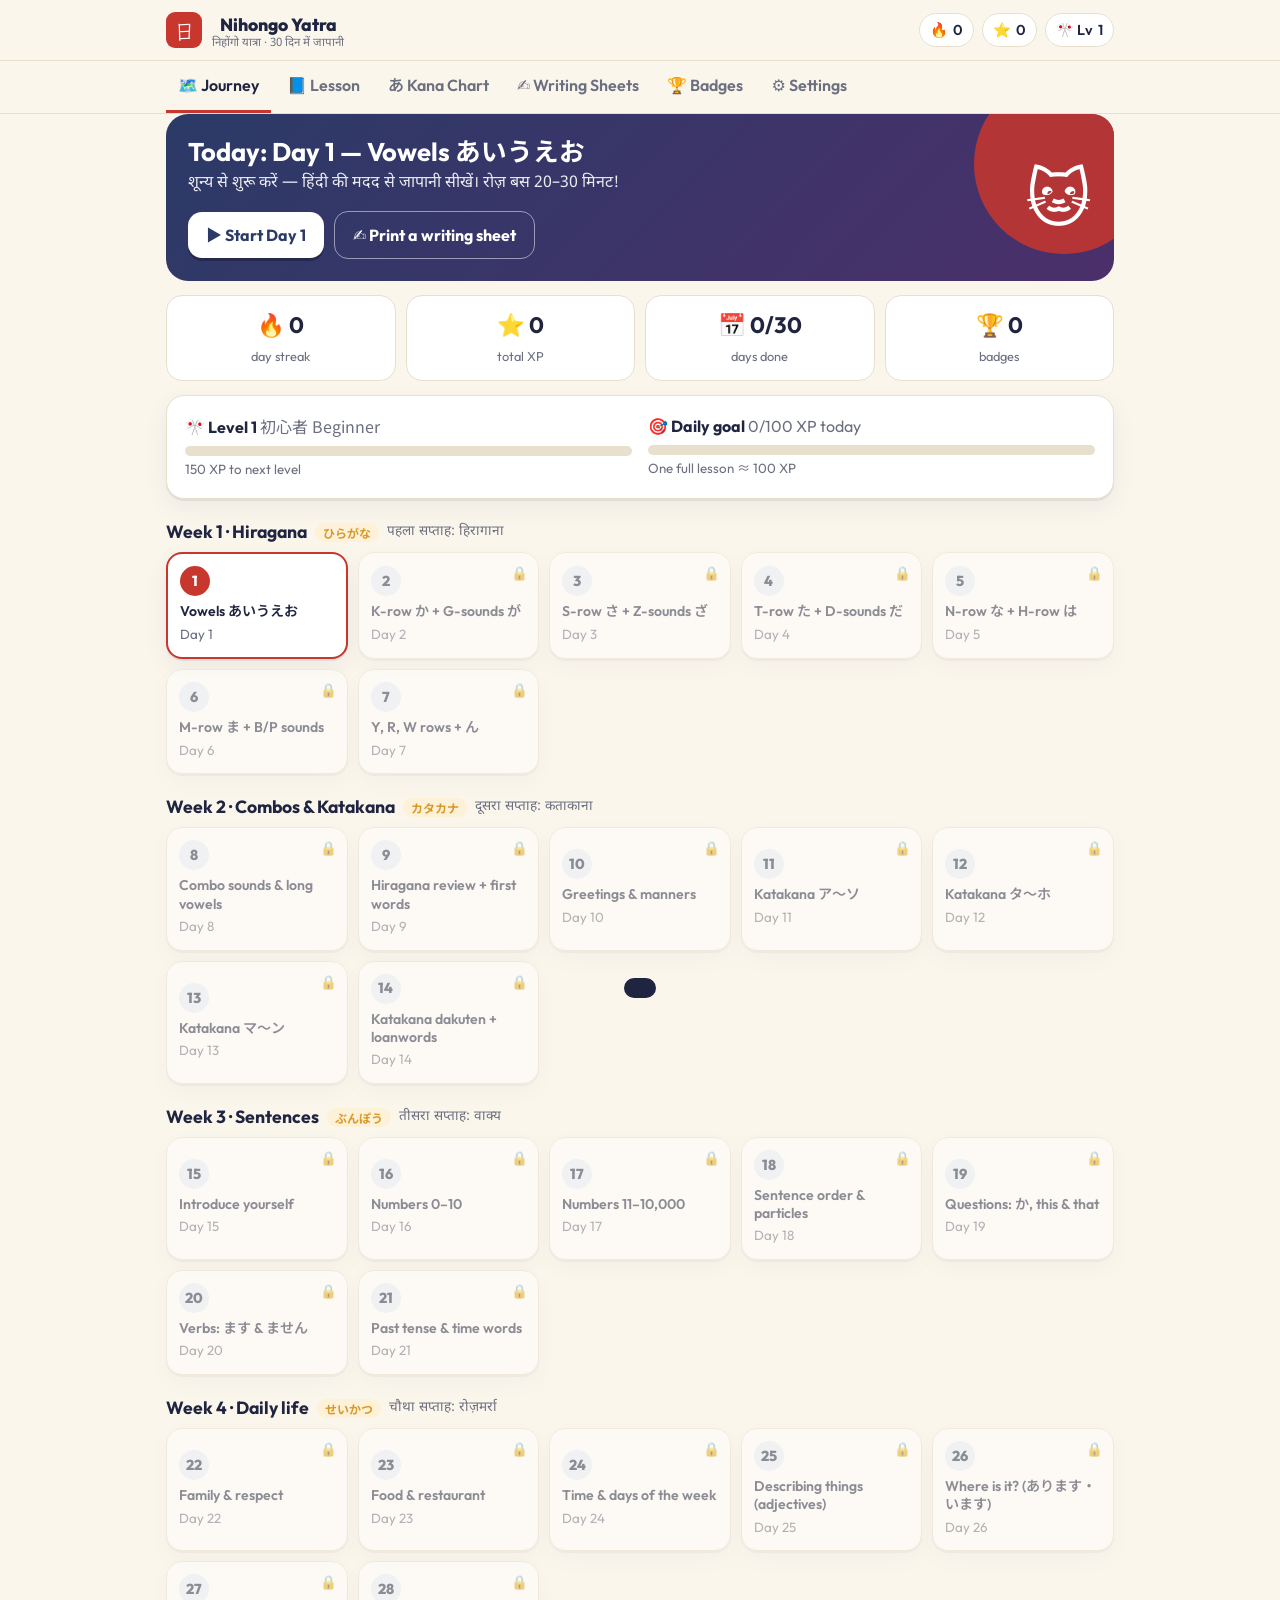
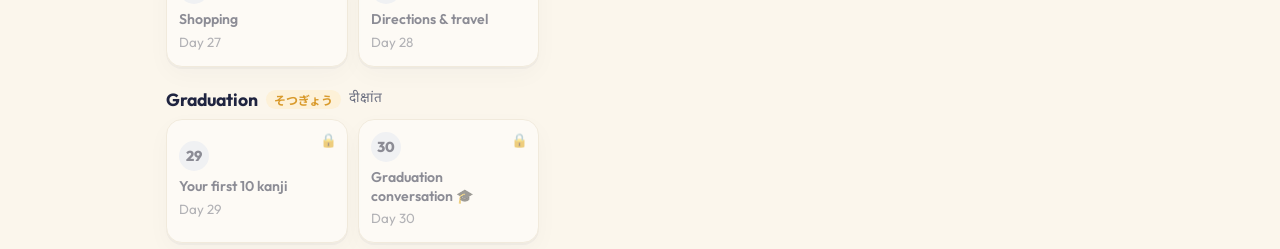
==== nihongo/index.html @ 5b5e6983 "Add Nihongo Yatra: 30-day gamified Japanese course with Hindi analogies Hiragana, katakana, grammar " ====
<!DOCTYPE html>
<html lang="en">
<head>
<meta charset="UTF-8">
<meta name="viewport" content="width=device-width, initial-scale=1.0">
<title>Nihongo Yatra</title>
<meta name="description" content="30-day gamified Japanese course for total beginners, explained with Hindi analogies — reading, speaking, listening and writing practice sheets.">
<link rel="preconnect" href="https://fonts.googleapis.com">
<link rel="preconnect" href="https://fonts.gstatic.com" crossorigin>
<link href="https://fonts.googleapis.com/css2?family=Klee+One:wght@400;600&family=Noto+Sans+Devanagari:wght@400;600;700&family=Noto+Sans+JP:wght@400;500;700&family=Outfit:wght@400;600;800&display=swap" rel="stylesheet">
<style>
:root{
  --paper:#fbf6ec; --card:#ffffff; --ink:#1f2440; --muted:#6b6f80; --line:#e8dfcd;
  --indigo:#2b3a67; --indigo-2:#3d5199; --red:#c8372d; --red-soft:#fbe4e1;
  --gold:#d99a2b; --gold-soft:#fdf1d8; --green:#2f8a57; --green-soft:#e1f4e8;
  --sky:#e7edfb; --shadow:0 2px 0 rgba(31,36,64,.08), 0 8px 24px rgba(31,36,64,.06);
  --guide:#c9c2b3; --ws-trace:#a8a8a8; --ws-light:#dadada;
}
@media (prefers-color-scheme: dark){
  :root:not([data-theme="light"]){
    --paper:#14162a; --card:#1d2038; --ink:#ecE8df; --muted:#a3a6ba; --line:#30344f;
    --indigo:#9fb2f0; --indigo-2:#b9c7f5; --red:#ff7a6b; --red-soft:#3a2026;
    --gold:#f2bd55; --gold-soft:#372f1c; --green:#5fd08f; --green-soft:#183326;
    --sky:#232849; --shadow:0 2px 0 rgba(0,0,0,.3), 0 8px 24px rgba(0,0,0,.25);
    --guide:#4a4e68;
  }
}
:root[data-theme="dark"]{
  --paper:#14162a; --card:#1d2038; --ink:#ece8df; --muted:#a3a6ba; --line:#30344f;
  --indigo:#9fb2f0; --indigo-2:#b9c7f5; --red:#ff7a6b; --red-soft:#3a2026;
  --gold:#f2bd55; --gold-soft:#372f1c; --green:#5fd08f; --green-soft:#183326;
  --sky:#232849; --shadow:0 2px 0 rgba(0,0,0,.3), 0 8px 24px rgba(0,0,0,.25);
  --guide:#4a4e68;
}
*{box-sizing:border-box}
html,body{margin:0}
body{background:var(--paper);color:var(--ink);font-family:Outfit,"Noto Sans Devanagari","Noto Sans JP",system-ui,sans-serif;line-height:1.55;-webkit-tap-highlight-color:transparent}
.jp{font-family:"Noto Sans JP",sans-serif}
.kl{font-family:"Klee One","Noto Sans JP",serif}
.hi{font-family:"Noto Sans Devanagari",sans-serif}
button{font:inherit;cursor:pointer;color:inherit}
a{color:var(--indigo-2)}
.wrap{max-width:980px;margin:0 auto;padding:0 16px}

/* top bar */
.topbar{position:sticky;top:0;z-index:20;background:color-mix(in srgb,var(--paper) 88%,transparent);backdrop-filter:blur(8px);border-bottom:1px solid var(--line)}
.topbar .wrap{display:flex;align-items:center;gap:12px;height:60px}
.logo{display:flex;align-items:center;gap:10px;font-weight:800;font-size:1.1rem;cursor:pointer;background:none;border:0;padding:0}
.logo .seal{width:36px;height:36px;border-radius:9px;background:var(--red);color:#fff;display:grid;place-items:center;font-family:"Klee One";font-size:1.3rem;font-weight:600}
.logo small{display:block;font-weight:400;color:var(--muted);font-size:.72rem;line-height:1}
.stats{margin-left:auto;display:flex;gap:8px}
.pill{display:flex;align-items:center;gap:5px;padding:5px 10px;border-radius:999px;background:var(--card);border:1px solid var(--line);font-weight:600;font-size:.9rem;white-space:nowrap}
nav.tabs{border-bottom:1px solid var(--line);background:var(--paper)}
nav.tabs .wrap{display:flex;gap:4px;overflow-x:auto;scrollbar-width:none}
nav.tabs button{background:none;border:0;padding:12px 12px;font-weight:600;color:var(--muted);border-bottom:3px solid transparent;white-space:nowrap}
nav.tabs button.on{color:var(--ink);border-color:var(--red)}
main{padding:20px 0 80px}
.view{display:none}.view.on{display:block;animation:fade .25s ease}
@keyframes fade{from{opacity:0;transform:translateY(6px)}to{opacity:1;transform:none}}

/* cards & buttons */
.card{background:var(--card);border:1px solid var(--line);border-radius:18px;padding:18px;box-shadow:var(--shadow)}
.btn{display:inline-flex;align-items:center;justify-content:center;gap:8px;border:0;border-radius:14px;padding:11px 18px;font-weight:700;background:var(--indigo);color:#fff;box-shadow:0 3px 0 color-mix(in srgb,var(--indigo) 60%,#000);transition:transform .08s}
:root[data-theme="dark"] .btn,.dark-btn-fix{color:#14162a}
@media (prefers-color-scheme: dark){:root:not([data-theme="light"]) .btn{color:#14162a}}
.btn:active{transform:translateY(2px);box-shadow:none}
.btn.red{background:var(--red);box-shadow:0 3px 0 color-mix(in srgb,var(--red) 60%,#000)}
.btn.green{background:var(--green);box-shadow:0 3px 0 color-mix(in srgb,var(--green) 60%,#000)}
.btn.ghost{background:var(--card);color:var(--ink)!important;border:1px solid var(--line);box-shadow:0 3px 0 var(--line)}
.btn.sm{padding:7px 12px;font-size:.88rem;border-radius:11px}
.btn:disabled{opacity:.45;cursor:not-allowed}
.row{display:flex;gap:10px;flex-wrap:wrap;align-items:center}
.muted{color:var(--muted)}
h1,h2,h3{line-height:1.25;margin:.2em 0 .5em}
h2{font-size:1.45rem}h3{font-size:1.1rem}

/* home */
.hero{display:grid;grid-template-columns:1fr auto;gap:16px;align-items:center;background:linear-gradient(135deg,var(--indigo),#4b2f6b);color:#fff;border-radius:22px;padding:22px;position:relative;overflow:hidden}
.hero h1{font-size:1.6rem;margin:0 0 4px}
.hero p{margin:0 0 14px;opacity:.9}
.hero .btn{background:#fff;color:#2b3a67;box-shadow:0 3px 0 rgba(0,0,0,.25)}
.hero .sun{position:absolute;right:-40px;top:-40px;width:180px;height:180px;border-radius:50%;background:var(--red);opacity:.85}
.mascot{font-size:64px;position:relative;z-index:1;animation:bob 2.4s ease-in-out infinite}
@keyframes bob{50%{transform:translateY(-6px) rotate(-4deg)}}
.statgrid{display:grid;grid-template-columns:repeat(4,1fr);gap:10px;margin:14px 0}
.stat{background:var(--card);border:1px solid var(--line);border-radius:16px;padding:12px;text-align:center}
.stat b{display:block;font-size:1.4rem}
.stat span{font-size:.8rem;color:var(--muted)}
.lvlbar{height:10px;border-radius:99px;background:var(--line);overflow:hidden;margin-top:6px}
.lvlbar i{display:block;height:100%;background:linear-gradient(90deg,var(--gold),var(--red));border-radius:99px;transition:width .5s}
.week{margin:22px 0 6px}
.week h3{display:flex;align-items:center;gap:8px}
.week h3 .tag{font-size:.75rem;background:var(--gold-soft);color:var(--gold);padding:2px 8px;border-radius:99px}
.path{display:grid;grid-template-columns:repeat(auto-fill,minmax(150px,1fr));gap:10px}
.node{position:relative;text-align:left;border:1px solid var(--line);background:var(--card);border-radius:16px;padding:12px;min-height:92px;box-shadow:var(--shadow);transition:transform .12s}
.node:hover{transform:translateY(-2px)}
.node .num{display:inline-grid;place-items:center;width:30px;height:30px;border-radius:50%;background:var(--sky);font-weight:800;font-size:.9rem}
.node .t{display:block;font-weight:600;font-size:.88rem;margin-top:6px;line-height:1.3}
.node .st{position:absolute;right:10px;top:10px;font-size:.85rem}
.node.done .num{background:var(--green);color:#fff}
.node.current{border:2px solid var(--red)}
.node.current .num{background:var(--red);color:#fff;animation:pulse 1.6s infinite}
.node.locked{opacity:.5}
@keyframes pulse{0%{box-shadow:0 0 0 0 color-mix(in srgb,var(--red) 50%,transparent)}70%{box-shadow:0 0 0 10px transparent}100%{box-shadow:0 0 0 0 transparent}}

/* lesson */
.lesson-head{display:flex;align-items:center;gap:12px;flex-wrap:wrap;margin-bottom:12px}
.lesson-head h2{margin:0}
.steps{display:grid;grid-template-columns:repeat(6,1fr);gap:6px;margin:10px 0 16px}
.step{border:1px solid var(--line);background:var(--card);border-radius:12px;padding:8px 4px;text-align:center;font-size:.78rem;font-weight:600;color:var(--muted)}
.step .ic{display:block;font-size:1.25rem}
.step.on{border-color:var(--indigo);color:var(--ink);background:var(--sky)}
.step.ok{color:var(--green)}
.step.ok .ic::after{content:" ✓";font-size:.8rem}
.lesson-body{font-size:1.02rem}
.lesson-body p{margin:.5em 0}
.hi-box{background:var(--gold-soft);border-left:5px solid var(--gold);border-radius:12px;padding:12px 14px;margin:12px 0}
.hi-box b.h{display:block;color:var(--gold);margin-bottom:4px}
.tip{background:var(--sky);border-left:5px solid var(--indigo-2);border-radius:12px;padding:12px 14px;margin:12px 0}
.warn{background:var(--red-soft);border-left:5px solid var(--red);border-radius:12px;padding:12px 14px;margin:12px 0}
table.t{border-collapse:collapse;width:100%;margin:10px 0;font-size:.95rem}
table.t th,table.t td{border:1px solid var(--line);padding:7px 9px;text-align:left;vertical-align:top}
table.t th{background:var(--sky)}
.tbl{overflow-x:auto}
.kgrid{display:grid;grid-template-columns:repeat(auto-fill,minmax(92px,1fr));gap:8px;margin:12px 0}
.ktile{border:1px solid var(--line);background:var(--card);border-radius:14px;padding:8px 4px;text-align:center;transition:transform .1s}
.ktile:hover{transform:scale(1.04)}
.ktile .k{font-family:"Klee One","Noto Sans JP";font-size:2.3rem;line-height:1.2;display:block}
.ktile .r{font-weight:700;font-size:.9rem}
.ktile .d{font-family:"Noto Sans Devanagari";color:var(--red);font-size:.9rem}
.nav-btns{display:flex;justify-content:space-between;gap:10px;margin-top:18px;flex-wrap:wrap}

/* flashcards */
.flash{perspective:1000px;max-width:380px;margin:10px auto}
.flash .inner{position:relative;height:280px;transition:transform .5s;transform-style:preserve-3d;cursor:pointer}
.flash.flip .inner{transform:rotateY(180deg)}
.flash .face{position:absolute;inset:0;backface-visibility:hidden;border-radius:22px;border:1px solid var(--line);background:var(--card);box-shadow:var(--shadow);display:flex;flex-direction:column;align-items:center;justify-content:center;padding:18px;text-align:center}
.flash .back{transform:rotateY(180deg);background:var(--sky)}
.flash .big{font-family:"Klee One","Noto Sans JP";font-size:4.6rem;line-height:1.1}
.flash .big.long{font-size:2.4rem}
.flash .ro{font-size:1.6rem;font-weight:800}
.flash .dv{font-family:"Noto Sans Devanagari";font-size:1.5rem;color:var(--red)}
.flash .mn{font-size:.92rem;color:var(--muted);margin-top:8px}
.counter{text-align:center;color:var(--muted);font-weight:600}

/* quiz */
.qbox{max-width:560px;margin:0 auto;text-align:center}
.qprompt{font-family:"Klee One","Noto Sans JP";font-size:3.6rem;margin:6px 0}
.qprompt.txt{font-family:Outfit,"Noto Sans Devanagari";font-size:1.4rem}
.opts{display:grid;grid-template-columns:1fr 1fr;gap:10px;margin-top:14px}
.opt{border:2px solid var(--line);background:var(--card);border-radius:14px;padding:14px 8px;font-size:1.15rem;font-weight:600;box-shadow:0 3px 0 var(--line)}
.opt .jp{font-size:1.5rem}
.opt.right{border-color:var(--green);background:var(--green-soft)}
.opt.wrong{border-color:var(--red);background:var(--red-soft);animation:shake .3s}
@keyframes shake{25%{transform:translateX(-5px)}75%{transform:translateX(5px)}}
.playbig{width:84px;height:84px;border-radius:50%;font-size:2rem;border:0;background:var(--indigo);color:#fff;box-shadow:0 4px 0 color-mix(in srgb,var(--indigo) 60%,#000)}
.qbar{height:10px;border-radius:99px;background:var(--line);overflow:hidden;margin:6px 0 14px}
.qbar i{display:block;height:100%;background:var(--green);transition:width .3s}
.combo{color:var(--gold);font-weight:800;min-height:1.4em}

/* reading */
.toggles{display:flex;gap:8px;flex-wrap:wrap;margin-bottom:12px}
.chip{border:1px solid var(--line);background:var(--card);border-radius:99px;padding:6px 12px;font-weight:600;font-size:.88rem}
.chip.on{background:var(--indigo);color:#fff;border-color:var(--indigo)}
@media (prefers-color-scheme: dark){:root:not([data-theme="light"]) .chip.on{color:#14162a}}
:root[data-theme="dark"] .chip.on{color:#14162a}
.rline{display:flex;gap:12px;align-items:flex-start;padding:12px;border:1px solid var(--line);border-radius:14px;background:var(--card);margin-bottom:8px}
.rline .jp{font-size:1.45rem;font-family:"Noto Sans JP"}
.rline .ro{color:var(--indigo-2);font-weight:600}
.rline .dv{color:var(--red);font-family:"Noto Sans Devanagari"}
.rline .mean{color:var(--muted)}
.rline.read{border-color:var(--green)}
.hide-ro .ro,.hide-dv .dv,.hide-mean .mean{display:none}
.spk{flex:none;width:42px;height:42px;border-radius:50%;border:1px solid var(--line);background:var(--sky);font-size:1.1rem}

/* speaking */
.sp-item{border:1px solid var(--line);border-radius:16px;background:var(--card);padding:14px;margin-bottom:10px}
.sp-item .jp{font-size:1.7rem}
.sp-res{margin-top:8px;font-weight:600;min-height:1.4em}
.sp-res.good{color:var(--green)}.sp-res.bad{color:var(--red)}

/* writing */
.write-grid{display:grid;grid-template-columns:minmax(0,360px) 1fr;gap:18px;align-items:start}
.pad{position:relative;width:100%;max-width:340px;aspect-ratio:1;margin:0 auto;border-radius:16px;overflow:hidden;border:2px solid var(--line);background:var(--card)}
.pad canvas{position:absolute;inset:0;width:100%;height:100%;touch-action:none}
.stars{font-size:1.8rem;text-align:center;min-height:2.2rem;letter-spacing:4px}
.charchips{display:flex;flex-wrap:wrap;gap:6px;margin:10px 0}
.charchips button{min-width:42px;height:42px;border-radius:10px;border:1px solid var(--line);background:var(--card);font-family:"Klee One","Noto Sans JP";font-size:1.25rem}
.charchips button.on{background:var(--red);color:#fff;border-color:var(--red)}
label.f{display:block;font-weight:600;font-size:.9rem;margin:8px 0 4px}
select,input[type=text],input[type=range]{font:inherit;width:100%;padding:9px 10px;border-radius:10px;border:1px solid var(--line);background:var(--card);color:var(--ink)}
input[type=range]{padding:0}

/* worksheet */
.sheet-wrap{background:#e9e5dc;border-radius:14px;padding:14px;overflow:auto;margin-top:12px}
:root[data-theme="dark"] .sheet-wrap{background:#0c0d18}
@media (prefers-color-scheme: dark){:root:not([data-theme="light"]) .sheet-wrap{background:#0c0d18}}
#sheet{background:#fff;color:#111;width:210mm;max-width:none;padding:10mm 10mm;margin:0 auto;font-family:Outfit,"Noto Sans Devanagari",sans-serif;transform-origin:top left}
.ws-head{display:flex;justify-content:space-between;align-items:flex-end;border-bottom:2px solid #111;padding-bottom:4px;margin-bottom:5mm}
.ws-head h1{font-size:15pt;margin:0}
.ws-head .fill{font-size:10pt}
.ws-row{display:flex;flex-direction:column;margin-bottom:2.5mm;break-inside:avoid;page-break-inside:avoid}
.ws-cells{display:flex}
.ws-cells svg{width:18mm;height:18mm;display:block;margin-right:-0.3mm}
.ws-lab{font-size:8pt;color:#444;height:4mm;line-height:4mm}
.ws-foot{font-size:8pt;color:#666;margin-top:4mm;text-align:center}

/* badges */
.badges{display:grid;grid-template-columns:repeat(auto-fill,minmax(160px,1fr));gap:10px}
.badge{border:1px solid var(--line);background:var(--card);border-radius:16px;padding:14px;text-align:center}
.badge .e{font-size:2.4rem;display:block}
.badge.off{filter:grayscale(1);opacity:.45}

/* overlays */
.toast{position:fixed;left:50%;bottom:22px;transform:translateX(-50%) translateY(120px);background:var(--ink);color:var(--paper);padding:10px 16px;border-radius:12px;font-weight:600;z-index:60;transition:transform .3s;max-width:calc(100% - 32px)}
.toast.on{transform:translateX(-50%) translateY(0)}
.xpfloat{position:fixed;z-index:70;font-weight:800;color:var(--gold);pointer-events:none;animation:up 1.2s ease forwards;font-size:1.2rem}
@keyframes up{to{transform:translateY(-60px);opacity:0}}
.modal{position:fixed;inset:0;background:rgba(10,12,25,.55);display:none;place-items:center;z-index:50;padding:16px}
.modal.on{display:grid}
.modal .card{max-width:440px;width:100%;text-align:center;animation:pop .35s cubic-bezier(.2,1.4,.5,1)}
@keyframes pop{from{transform:scale(.7);opacity:0}}
.confetti{position:fixed;top:-20px;z-index:80;pointer-events:none;width:10px;height:14px;border-radius:2px;animation:fall linear forwards}
@keyframes fall{to{transform:translateY(110vh) rotate(720deg)}}
.banner{display:none;margin-bottom:12px}
.banner.on{display:block}
.chart-grid{display:grid;grid-template-columns:repeat(5,1fr);gap:6px;max-width:560px}
.chart-grid .ktile{padding:6px 2px}
.chart-grid .ktile .k{font-size:1.9rem}
.chart-grid .empty{visibility:hidden}

@media (max-width:720px){
  .statgrid{grid-template-columns:repeat(2,1fr)}
  .write-grid{grid-template-columns:1fr}
  .steps{grid-template-columns:repeat(3,1fr)}
  .hero{grid-template-columns:1fr}.mascot{display:none}
  .stats .pill.hide-sm{display:none}
  .logo small{display:none}
  .opts{grid-template-columns:1fr 1fr}
  .qprompt{font-size:3rem}
}

/* printing: only the worksheet */
@media print{
  @page{size:A4;margin:10mm}
  body{background:#fff}
  .topbar,nav.tabs,.no-print,.toast,.modal{display:none!important}
  main{padding:0}
  .view{display:none!important}
  #view-write{display:block!important}
  .wrap{max-width:none;padding:0}
  .sheet-wrap{background:none;padding:0;margin:0;overflow:visible}
  #sheet{transform:none!important;margin:0;box-shadow:none;padding:0;width:auto}
}
</style>
</head>
<body>
<header class="topbar">
  <div class="wrap">
    <button class="logo" onclick="go('home')" aria-label="Home">
      <span class="seal">日</span>
      <span>Nihongo Yatra<small class="hi">निहोंगो यात्रा · 30 दिन में जापानी</small></span>
    </button>
    <div class="stats">
      <span class="pill" title="Day streak">🔥 <span id="hStreak">0</span></span>
      <span class="pill" title="Experience points">⭐ <span id="hXp">0</span></span>
      <span class="pill hide-sm" title="Level">🎌 Lv <span id="hLvl">1</span></span>
    </div>
  </div>
</header>
<nav class="tabs">
  <div class="wrap">
    <button data-v="home" class="on">🗺️ Journey</button>
    <button data-v="lesson">📘 Lesson</button>
    <button data-v="chart">あ Kana Chart</button>
    <button data-v="write">✍️ Writing Sheets</button>
    <button data-v="badges">🏆 Badges</button>
    <button data-v="settings">⚙️ Settings</button>
  </div>
</nav>

<main class="wrap">
  <div id="voiceBanner" class="banner warn no-print">
    <b>🔈 No Japanese voice found on this device.</b> Audio may sound wrong. On Android/Chrome install “Japanese” in Text-to-Speech settings; on iPhone/Mac add a Japanese voice (Settings → Accessibility → Spoken Content → Voices). Then reload.
  </div>

  <section id="view-home" class="view on"></section>
  <section id="view-lesson" class="view"></section>
  <section id="view-chart" class="view"></section>
  <section id="view-write" class="view">
    <div class="no-print">
      <h2>✍️ Writing practice</h2>
      <p class="muted">Trace on screen with your finger, mouse or stylus — then print a worksheet and practise with a pencil. <span class="hi">पहले स्क्रीन पर, फिर कागज़ पर लिखें।</span></p>
      <div class="write-grid">
        <div class="card">
          <h3>Trace pad</h3>
          <label class="f" for="padSet">Character set</label>
          <select id="padSet"></select>
          <div class="charchips" id="padChips"></div>
          <div class="pad" id="pad"><canvas id="padGuide"></canvas><canvas id="padInk"></canvas></div>
          <div class="stars" id="padStars"></div>
          <div class="row" style="justify-content:center">
            <button class="btn ghost sm" id="padHear">🔊 Hear</button>
            <button class="btn ghost sm" id="padClear">🧽 Clear</button>
            <button class="btn ghost sm" id="padGuideT">👁️ Guide</button>
            <button class="btn green sm" id="padCheck">✅ Check</button>
            <button class="btn sm" id="padNext">Next ▶</button>
          </div>
          <p class="muted" id="padInfo" style="text-align:center;font-size:.9rem"></p>
        </div>
        <div class="card">
          <h3>🖨️ Printable worksheet</h3>
          <p class="muted" style="margin-top:0">Each row: 1 model letter → 3 dark trace letters → 2 faint ones → empty boxes to write on your own. Prints on A4.</p>
          <label class="f" for="wsSet">What to practise</label>
          <select id="wsSet"></select>
          <div id="wsCustomBox" style="display:none">
            <label class="f" for="wsCustom">Type your own letters/words (separate with spaces)</label>
            <input type="text" id="wsCustom" value="あ い う ねこ ありがとう">
          </div>
          <label class="f" for="wsStyle">Style</label>
          <select id="wsStyle">
            <option value="balanced">Balanced: 3 trace + 2 faint + 4 blank</option>
            <option value="trace">Heavy tracing: 6 trace + 3 blank</option>
            <option value="memory">Memory: 1 trace + 8 blank</option>
          </select>
          <label class="row" style="margin-top:10px;gap:6px"><input type="checkbox" id="wsLabels" checked> Show romaji + देवनागरी labels</label>
          <div class="row" style="margin-top:14px">
            <button class="btn red" id="wsPrint">🖨️ Print / Save PDF</button>
          </div>
        </div>
      </div>
      <h3 style="margin-top:22px">Preview</h3>
    </div>
    <div class="sheet-wrap"><div id="sheet"></div></div>
  </section>
  <section id="view-badges" class="view"></section>
  <section id="view-settings" class="view"></section>
</main>

<div class="modal" id="modal"><div class="card" id="modalCard"></div></div>
<div class="toast" id="toast"></div>

<script src="data.js"></script>
<script src="app.js"></script>
</body>
</html>
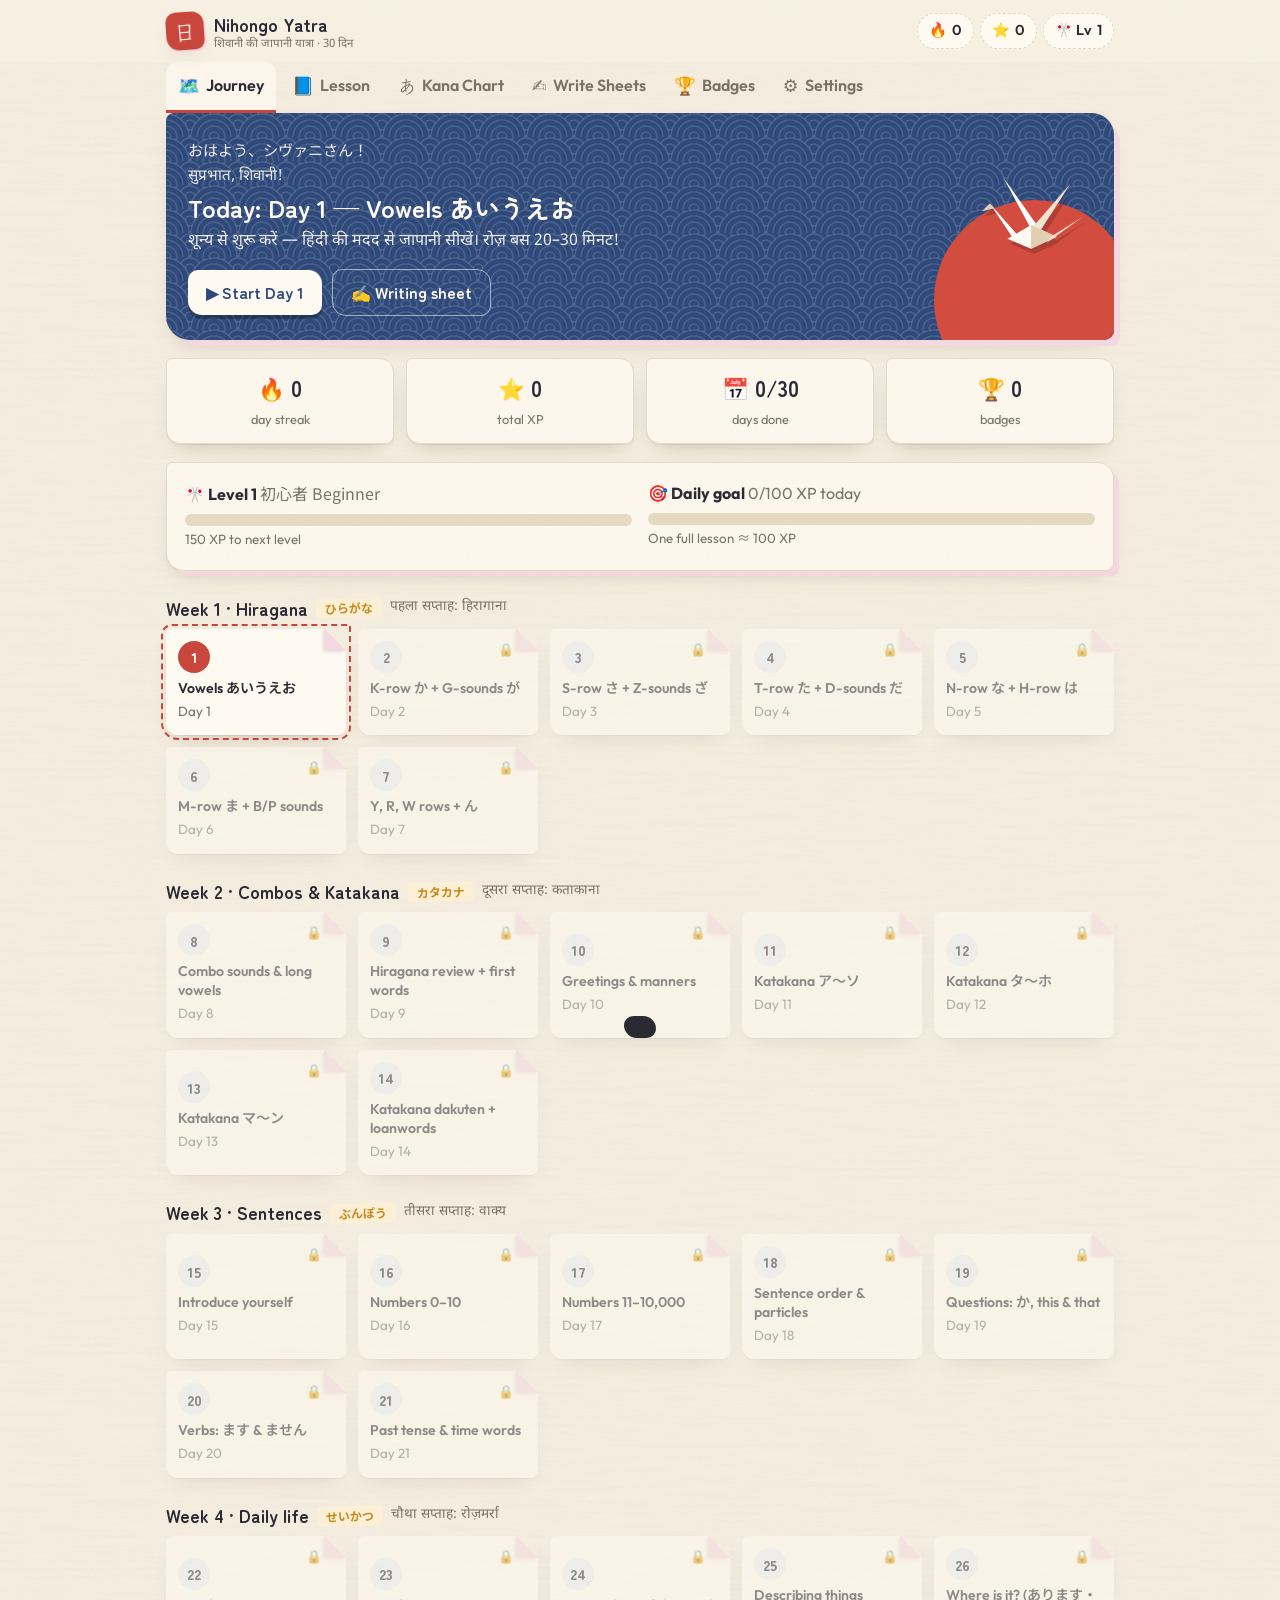
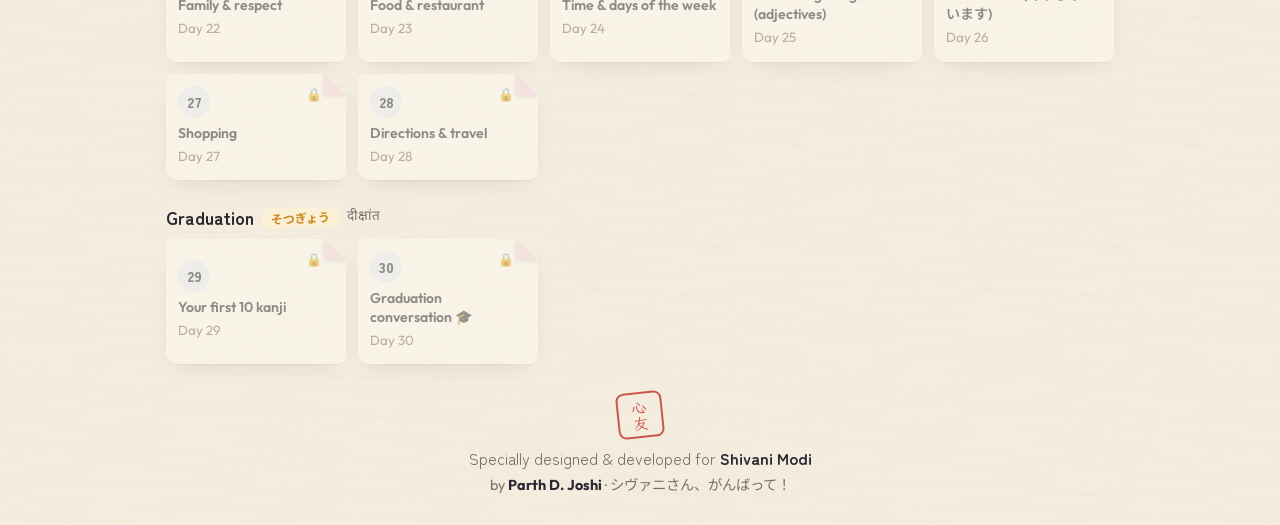
==== commit 5381befa: "Nihongo Yatra v2: PWA, washi paper-craft theme, mobile app layout - Installable PWA (manifest, offli" ====
--- a/nihongo/index.html
+++ b/nihongo/index.html
@@ -2,203 +2,234 @@
 <html lang="en">
 <head>
 <meta charset="UTF-8">
-<meta name="viewport" content="width=device-width, initial-scale=1.0">
+<meta name="viewport" content="width=device-width, initial-scale=1.0, viewport-fit=cover">
 <title>Nihongo Yatra</title>
-<meta name="description" content="30-day gamified Japanese course for total beginners, explained with Hindi analogies — reading, speaking, listening and writing practice sheets.">
+<meta name="description" content="Shivani’s 30-day Japanese journey — a gamified beginner course with Hindi analogies, audio, speaking practice and printable writing sheets. Designed and developed for Shivani Modi by Parth D. Joshi.">
+<meta name="author" content="Parth D. Joshi">
+<meta name="theme-color" content="#f7f0e3" media="(prefers-color-scheme: light)">
+<meta name="theme-color" content="#1b1a22" media="(prefers-color-scheme: dark)">
+<meta name="mobile-web-app-capable" content="yes">
+<meta name="apple-mobile-web-app-capable" content="yes">
+<meta name="apple-mobile-web-app-status-bar-style" content="default">
+<meta name="apple-mobile-web-app-title" content="Nihongo">
+<meta name="format-detection" content="telephone=no">
+<link rel="manifest" href="manifest.webmanifest">
+<link rel="icon" type="image/png" sizes="192x192" href="icons/icon-192.png">
+<link rel="apple-touch-icon" href="icons/apple-touch-icon.png">
 <link rel="preconnect" href="https://fonts.googleapis.com">
 <link rel="preconnect" href="https://fonts.gstatic.com" crossorigin>
-<link href="https://fonts.googleapis.com/css2?family=Klee+One:wght@400;600&family=Noto+Sans+Devanagari:wght@400;600;700&family=Noto+Sans+JP:wght@400;500;700&family=Outfit:wght@400;600;800&display=swap" rel="stylesheet">
+<link href="https://fonts.googleapis.com/css2?family=Klee+One:wght@400;600&family=Noto+Sans+Devanagari:wght@400;600;700&family=Noto+Sans+JP:wght@400;500;700&family=Outfit:wght@400;600;800&family=Zen+Maru+Gothic:wght@500;700;900&display=swap" rel="stylesheet">
 <style>
+/* ============ Washi paper-craft theme ============ */
 :root{
-  --paper:#fbf6ec; --card:#ffffff; --ink:#1f2440; --muted:#6b6f80; --line:#e8dfcd;
-  --indigo:#2b3a67; --indigo-2:#3d5199; --red:#c8372d; --red-soft:#fbe4e1;
-  --gold:#d99a2b; --gold-soft:#fdf1d8; --green:#2f8a57; --green-soft:#e1f4e8;
-  --sky:#e7edfb; --shadow:0 2px 0 rgba(31,36,64,.08), 0 8px 24px rgba(31,36,64,.06);
-  --guide:#c9c2b3; --ws-trace:#a8a8a8; --ws-light:#dadada;
+  --paper:#f7f0e3; --card:#fffaf1; --ink:#2b2a33; --muted:#7a7266; --line:#e6d9c1;
+  --indigo:#2f4a7a; --indigo-2:#4766a3; --red:#c8463b; --red-soft:#fbe3df;
+  --gold:#c98a1e; --gold-soft:#fbefd6; --green:#5f8a3e; --green-soft:#e8f0dc;
+  --sakura:#f0b3c2; --sakura-soft:#fce9ee; --sky:#e9eef6; --layer:#f3d9df; --layer2:#dfe7d2;
+  --guide:#cfc3ad; --btn-text:#fffaf1;
+  --shadow:0 1px 0 rgba(90,70,40,.08),0 10px 22px -12px rgba(90,70,40,.35);
+  --noise:url("data:image/svg+xml,%3Csvg xmlns='http://www.w3.org/2000/svg' width='240' height='240'%3E%3Cfilter id='n'%3E%3CfeTurbulence type='fractalNoise' baseFrequency='.85' numOctaves='3' stitchTiles='stitch'/%3E%3CfeColorMatrix values='0 0 0 0 .42 0 0 0 0 .34 0 0 0 0 .22 0 0 0 .07 0'/%3E%3C/filter%3E%3Crect width='100%25' height='100%25' filter='url(%23n)'/%3E%3C/svg%3E");
+  --fibers:url("data:image/svg+xml,%3Csvg xmlns='http://www.w3.org/2000/svg' width='400' height='400'%3E%3Cfilter id='f'%3E%3CfeTurbulence type='fractalNoise' baseFrequency='.012 .25' numOctaves='2' seed='7'/%3E%3CfeColorMatrix values='0 0 0 0 .55 0 0 0 0 .45 0 0 0 0 .3 0 0 0 .09 -.03'/%3E%3C/filter%3E%3Crect width='100%25' height='100%25' filter='url(%23f)'/%3E%3C/svg%3E");
+  --safe-b:env(safe-area-inset-bottom,0px); --safe-t:env(safe-area-inset-top,0px);
 }
 @media (prefers-color-scheme: dark){
   :root:not([data-theme="light"]){
-    --paper:#14162a; --card:#1d2038; --ink:#ecE8df; --muted:#a3a6ba; --line:#30344f;
-    --indigo:#9fb2f0; --indigo-2:#b9c7f5; --red:#ff7a6b; --red-soft:#3a2026;
-    --gold:#f2bd55; --gold-soft:#372f1c; --green:#5fd08f; --green-soft:#183326;
-    --sky:#232849; --shadow:0 2px 0 rgba(0,0,0,.3), 0 8px 24px rgba(0,0,0,.25);
-    --guide:#4a4e68;
+    --paper:#1b1a22; --card:#25242e; --ink:#efe8da; --muted:#a9a196; --line:#3a3844;
+    --indigo:#9fb4e6; --indigo-2:#b9c9f0; --red:#ff8a7a; --red-soft:#3b2628;
+    --gold:#f0bf5a; --gold-soft:#3a3120; --green:#9cc977; --green-soft:#24301d;
+    --sakura:#e79aae; --sakura-soft:#3a2730; --sky:#272b3c; --layer:#3b2a33; --layer2:#2c3426;
+    --guide:#4d4a57; --btn-text:#1b1a22; --shadow:0 1px 0 rgba(0,0,0,.3),0 10px 22px -12px rgba(0,0,0,.6);
   }
 }
 :root[data-theme="dark"]{
-  --paper:#14162a; --card:#1d2038; --ink:#ece8df; --muted:#a3a6ba; --line:#30344f;
-  --indigo:#9fb2f0; --indigo-2:#b9c7f5; --red:#ff7a6b; --red-soft:#3a2026;
-  --gold:#f2bd55; --gold-soft:#372f1c; --green:#5fd08f; --green-soft:#183326;
-  --sky:#232849; --shadow:0 2px 0 rgba(0,0,0,.3), 0 8px 24px rgba(0,0,0,.25);
-  --guide:#4a4e68;
+  --paper:#1b1a22; --card:#25242e; --ink:#efe8da; --muted:#a9a196; --line:#3a3844;
+  --indigo:#9fb4e6; --indigo-2:#b9c9f0; --red:#ff8a7a; --red-soft:#3b2628;
+  --gold:#f0bf5a; --gold-soft:#3a3120; --green:#9cc977; --green-soft:#24301d;
+  --sakura:#e79aae; --sakura-soft:#3a2730; --sky:#272b3c; --layer:#3b2a33; --layer2:#2c3426;
+  --guide:#4d4a57; --btn-text:#1b1a22; --shadow:0 1px 0 rgba(0,0,0,.3),0 10px 22px -12px rgba(0,0,0,.6);
 }
 *{box-sizing:border-box}
+html{-webkit-text-size-adjust:100%;text-size-adjust:100%}
 html,body{margin:0}
-body{background:var(--paper);color:var(--ink);font-family:Outfit,"Noto Sans Devanagari","Noto Sans JP",system-ui,sans-serif;line-height:1.55;-webkit-tap-highlight-color:transparent}
+body{background:var(--paper);background-image:var(--fibers),var(--noise);color:var(--ink);font-family:Outfit,"Noto Sans Devanagari","Noto Sans JP",system-ui,sans-serif;line-height:1.6;-webkit-tap-highlight-color:transparent;overscroll-behavior-y:contain;min-height:100vh}
 .jp{font-family:"Noto Sans JP",sans-serif}
 .kl{font-family:"Klee One","Noto Sans JP",serif}
 .hi{font-family:"Noto Sans Devanagari",sans-serif}
-button{font:inherit;cursor:pointer;color:inherit}
+h1,h2,h3,.logo,.zen{font-family:"Zen Maru Gothic",Outfit,"Noto Sans Devanagari",sans-serif;font-weight:700}
+button{font:inherit;cursor:pointer;color:inherit;touch-action:manipulation}
 a{color:var(--indigo-2)}
 .wrap{max-width:980px;margin:0 auto;padding:0 16px}
 
 /* top bar */
-.topbar{position:sticky;top:0;z-index:20;background:color-mix(in srgb,var(--paper) 88%,transparent);backdrop-filter:blur(8px);border-bottom:1px solid var(--line)}
-.topbar .wrap{display:flex;align-items:center;gap:12px;height:60px}
-.logo{display:flex;align-items:center;gap:10px;font-weight:800;font-size:1.1rem;cursor:pointer;background:none;border:0;padding:0}
-.logo .seal{width:36px;height:36px;border-radius:9px;background:var(--red);color:#fff;display:grid;place-items:center;font-family:"Klee One";font-size:1.3rem;font-weight:600}
-.logo small{display:block;font-weight:400;color:var(--muted);font-size:.72rem;line-height:1}
-.stats{margin-left:auto;display:flex;gap:8px}
-.pill{display:flex;align-items:center;gap:5px;padding:5px 10px;border-radius:999px;background:var(--card);border:1px solid var(--line);font-weight:600;font-size:.9rem;white-space:nowrap}
-nav.tabs{border-bottom:1px solid var(--line);background:var(--paper)}
+.topbar{position:sticky;top:0;z-index:30;padding-top:var(--safe-t);background:color-mix(in srgb,var(--paper) 90%,transparent);backdrop-filter:blur(10px);-webkit-backdrop-filter:blur(10px)}
+.topbar .wrap{display:flex;align-items:center;gap:12px;height:62px}
+.logo{display:flex;align-items:center;gap:10px;font-size:1.12rem;background:none;border:0;padding:0;text-align:left}
+.seal{width:38px;height:38px;border-radius:10px 12px 9px 13px;background:var(--red);color:#fffaf1;display:grid;place-items:center;font-family:"Klee One";font-size:1.35rem;font-weight:600;box-shadow:2px 2px 0 var(--layer),var(--shadow);transform:rotate(-4deg)}
+.logo small{display:block;font-weight:400;color:var(--muted);font-size:.72rem;line-height:1.2;font-family:"Noto Sans Devanagari"}
+.stats{margin-left:auto;display:flex;gap:6px}
+.pill{display:flex;align-items:center;gap:5px;padding:5px 11px;border-radius:999px;background:var(--card);border:1px dashed var(--line);font-weight:600;font-size:.9rem;white-space:nowrap}
+nav.tabs{background:transparent}
 nav.tabs .wrap{display:flex;gap:4px;overflow-x:auto;scrollbar-width:none}
-nav.tabs button{background:none;border:0;padding:12px 12px;font-weight:600;color:var(--muted);border-bottom:3px solid transparent;white-space:nowrap}
-nav.tabs button.on{color:var(--ink);border-color:var(--red)}
-main{padding:20px 0 80px}
-.view{display:none}.view.on{display:block;animation:fade .25s ease}
-@keyframes fade{from{opacity:0;transform:translateY(6px)}to{opacity:1;transform:none}}
-
-/* cards & buttons */
-.card{background:var(--card);border:1px solid var(--line);border-radius:18px;padding:18px;box-shadow:var(--shadow)}
-.btn{display:inline-flex;align-items:center;justify-content:center;gap:8px;border:0;border-radius:14px;padding:11px 18px;font-weight:700;background:var(--indigo);color:#fff;box-shadow:0 3px 0 color-mix(in srgb,var(--indigo) 60%,#000);transition:transform .08s}
-:root[data-theme="dark"] .btn,.dark-btn-fix{color:#14162a}
-@media (prefers-color-scheme: dark){:root:not([data-theme="light"]) .btn{color:#14162a}}
-.btn:active{transform:translateY(2px);box-shadow:none}
-.btn.red{background:var(--red);box-shadow:0 3px 0 color-mix(in srgb,var(--red) 60%,#000)}
-.btn.green{background:var(--green);box-shadow:0 3px 0 color-mix(in srgb,var(--green) 60%,#000)}
-.btn.ghost{background:var(--card);color:var(--ink)!important;border:1px solid var(--line);box-shadow:0 3px 0 var(--line)}
-.btn.sm{padding:7px 12px;font-size:.88rem;border-radius:11px}
+nav.tabs button{display:flex;align-items:center;gap:6px;background:none;border:0;padding:10px 12px;font-weight:600;color:var(--muted);border-radius:12px 12px 0 0;border-bottom:3px solid transparent;white-space:nowrap}
+nav.tabs button .ni{font-size:1.1rem}
+nav.tabs button.on{color:var(--ink);border-color:var(--red);background:color-mix(in srgb,var(--card) 70%,transparent)}
+main{padding:22px 0 40px}
+.view{display:none}.view.on{display:block;animation:unfold .35s cubic-bezier(.2,.9,.3,1)}
+@keyframes unfold{from{opacity:0;transform:perspective(800px) rotateX(6deg) translateY(10px);transform-origin:top}to{opacity:1;transform:none}}
+
+/* paper cards */
+.card{position:relative;background:var(--card);background-image:var(--noise);border:1px solid var(--line);border-radius:6px 16px 8px 18px;padding:18px;box-shadow:6px 6px 0 -1px var(--layer),var(--shadow)}
+.card.alt{box-shadow:6px 6px 0 -1px var(--layer2),var(--shadow)}
+.tape::before{content:"";position:absolute;top:-11px;left:50%;width:96px;height:24px;transform:translateX(-50%) rotate(-3deg);background:color-mix(in srgb,var(--sakura) 75%,transparent);background-image:repeating-linear-gradient(90deg,transparent 0 8px,rgba(255,255,255,.25) 8px 10px);clip-path:polygon(3% 0,97% 4%,100% 50%,96% 100%,2% 96%,0 50%);opacity:.9}
+.btn{display:inline-flex;align-items:center;justify-content:center;gap:8px;border:0;border-radius:10px 14px 10px 14px;min-height:44px;padding:10px 18px;font-weight:700;background:var(--indigo);color:var(--btn-text);box-shadow:0 4px 0 color-mix(in srgb,var(--indigo) 55%,#000);transition:transform .08s,box-shadow .08s;font-family:"Zen Maru Gothic",Outfit,"Noto Sans Devanagari",sans-serif}
+.btn:active{transform:translateY(3px);box-shadow:0 1px 0 color-mix(in srgb,var(--indigo) 55%,#000)}
+.btn.red{background:var(--red);box-shadow:0 4px 0 color-mix(in srgb,var(--red) 55%,#000)}
+.btn.green{background:var(--green);box-shadow:0 4px 0 color-mix(in srgb,var(--green) 55%,#000)}
+.btn.ghost{background:var(--card);color:var(--ink);border:1px solid var(--line);box-shadow:0 4px 0 var(--line)}
+.btn.sm{min-height:40px;padding:7px 13px;font-size:.9rem}
 .btn:disabled{opacity:.45;cursor:not-allowed}
 .row{display:flex;gap:10px;flex-wrap:wrap;align-items:center}
 .muted{color:var(--muted)}
-h1,h2,h3{line-height:1.25;margin:.2em 0 .5em}
-h2{font-size:1.45rem}h3{font-size:1.1rem}
-
-/* home */
-.hero{display:grid;grid-template-columns:1fr auto;gap:16px;align-items:center;background:linear-gradient(135deg,var(--indigo),#4b2f6b);color:#fff;border-radius:22px;padding:22px;position:relative;overflow:hidden}
-.hero h1{font-size:1.6rem;margin:0 0 4px}
-.hero p{margin:0 0 14px;opacity:.9}
-.hero .btn{background:#fff;color:#2b3a67;box-shadow:0 3px 0 rgba(0,0,0,.25)}
-.hero .sun{position:absolute;right:-40px;top:-40px;width:180px;height:180px;border-radius:50%;background:var(--red);opacity:.85}
-.mascot{font-size:64px;position:relative;z-index:1;animation:bob 2.4s ease-in-out infinite}
-@keyframes bob{50%{transform:translateY(-6px) rotate(-4deg)}}
-.statgrid{display:grid;grid-template-columns:repeat(4,1fr);gap:10px;margin:14px 0}
-.stat{background:var(--card);border:1px solid var(--line);border-radius:16px;padding:12px;text-align:center}
-.stat b{display:block;font-size:1.4rem}
+h1,h2,h3{line-height:1.3;margin:.2em 0 .5em}
+h2{font-size:1.45rem}h3{font-size:1.12rem}
+
+/* hero — indigo paper with seigaiha waves */
+.hero{position:relative;overflow:hidden;color:#fffaf1;border-radius:8px 22px 10px 24px;padding:24px 22px;
+  background-color:#2f4a7a;
+  background-image:url("data:image/svg+xml,%3Csvg xmlns='http://www.w3.org/2000/svg' width='48' height='24'%3E%3Cg fill='%232f4a7a' stroke='%23ffffff' stroke-opacity='.13' stroke-width='1.4'%3E%3Cg transform='translate(24 12)'%3E%3Ccircle r='23'/%3E%3Ccircle r='17'/%3E%3Ccircle r='11'/%3E%3Ccircle r='5'/%3E%3C/g%3E%3Cg transform='translate(0 24)'%3E%3Ccircle r='23'/%3E%3Ccircle r='17'/%3E%3Ccircle r='11'/%3E%3Ccircle r='5'/%3E%3C/g%3E%3Cg transform='translate(48 24)'%3E%3Ccircle r='23'/%3E%3Ccircle r='17'/%3E%3Ccircle r='11'/%3E%3Ccircle r='5'/%3E%3C/g%3E%3C/g%3E%3C/svg%3E");
+  box-shadow:7px 7px 0 -1px var(--layer),var(--shadow);display:grid;grid-template-columns:1fr auto;gap:12px;align-items:center}
+.hero .sun{position:absolute;right:-20px;bottom:-60px;width:200px;height:200px;border-radius:50%;background:#d24c3f;box-shadow:inset -10px -14px 0 rgba(0,0,0,.08)}
+.hero .hello{font-family:"Zen Maru Gothic";opacity:.9;font-size:.95rem;margin:0 0 2px}
+.hero h1{font-size:1.55rem;margin:0 0 6px}
+.hero p{margin:0 0 14px;opacity:.92}
+.hero .btn{background:#fffaf1;color:#2f4a7a;box-shadow:0 4px 0 rgba(0,0,0,.28)}
+.hero .btn.line{background:transparent;color:#fffaf1;border:1px solid rgba(255,255,255,.55);box-shadow:none}
+.crane{width:118px;height:118px;position:relative;z-index:1;animation:float 3.2s ease-in-out infinite;filter:drop-shadow(3px 5px 0 rgba(0,0,0,.18))}
+@keyframes float{50%{transform:translateY(-7px) rotate(-3deg)}}
+.statgrid{display:grid;grid-template-columns:repeat(4,1fr);gap:12px;margin:18px 0}
+.stat{position:relative;background:var(--card);background-image:var(--noise);border:1px solid var(--line);border-radius:6px 14px 8px 14px;padding:12px 8px;text-align:center;box-shadow:var(--shadow)}
+.stat b{display:block;font-size:1.35rem;font-family:"Zen Maru Gothic"}
 .stat span{font-size:.8rem;color:var(--muted)}
-.lvlbar{height:10px;border-radius:99px;background:var(--line);overflow:hidden;margin-top:6px}
-.lvlbar i{display:block;height:100%;background:linear-gradient(90deg,var(--gold),var(--red));border-radius:99px;transition:width .5s}
-.week{margin:22px 0 6px}
-.week h3{display:flex;align-items:center;gap:8px}
-.week h3 .tag{font-size:.75rem;background:var(--gold-soft);color:var(--gold);padding:2px 8px;border-radius:99px}
-.path{display:grid;grid-template-columns:repeat(auto-fill,minmax(150px,1fr));gap:10px}
-.node{position:relative;text-align:left;border:1px solid var(--line);background:var(--card);border-radius:16px;padding:12px;min-height:92px;box-shadow:var(--shadow);transition:transform .12s}
-.node:hover{transform:translateY(-2px)}
-.node .num{display:inline-grid;place-items:center;width:30px;height:30px;border-radius:50%;background:var(--sky);font-weight:800;font-size:.9rem}
-.node .t{display:block;font-weight:600;font-size:.88rem;margin-top:6px;line-height:1.3}
-.node .st{position:absolute;right:10px;top:10px;font-size:.85rem}
-.node.done .num{background:var(--green);color:#fff}
-.node.current{border:2px solid var(--red)}
-.node.current .num{background:var(--red);color:#fff;animation:pulse 1.6s infinite}
+.lvlbar{height:12px;border-radius:99px;background:var(--line);overflow:hidden;margin-top:6px}
+.lvlbar i{display:block;height:100%;background:repeating-linear-gradient(-45deg,var(--red) 0 8px,#d9604f 8px 16px);border-radius:99px;transition:width .5s}
+.week{margin:26px 0 8px}
+.week h3{display:flex;align-items:center;gap:8px;flex-wrap:wrap}
+.week h3 .tag{font-size:.75rem;background:var(--gold-soft);color:var(--gold);padding:2px 9px;border-radius:4px;transform:rotate(-2deg);font-family:"Noto Sans JP"}
+.path{display:grid;grid-template-columns:repeat(auto-fill,minmax(150px,1fr));gap:12px}
+/* origami folded-corner nodes */
+.node{position:relative;text-align:left;border:0;background:linear-gradient(225deg,transparent 16px,var(--card) 16px);border-radius:6px 0 8px 12px;padding:12px;min-height:96px;box-shadow:var(--shadow);transition:transform .15s}
+.node::before{content:"";position:absolute;top:0;right:0;width:22px;height:22px;background:linear-gradient(225deg,transparent 50%,var(--layer) 50%);border-radius:0 0 0 4px;box-shadow:-2px 2px 3px rgba(0,0,0,.08)}
+.node:active{transform:scale(.97)}
+@media (hover:hover){.node:hover{transform:translateY(-3px) rotate(-.6deg)}}
+.node .num{display:inline-grid;place-items:center;width:32px;height:32px;border-radius:50%;background:var(--sky);font-weight:800;font-size:.9rem;font-family:"Zen Maru Gothic"}
+.node .t{display:block;font-weight:600;font-size:.88rem;margin-top:6px;line-height:1.35}
+.node .st{position:absolute;right:24px;top:10px;font-size:.8rem}
+.node.done{background:linear-gradient(225deg,transparent 16px,var(--green-soft) 16px)}
+.node.done::before{background:linear-gradient(225deg,transparent 50%,var(--layer2) 50%)}
+.node.done .num{background:var(--green);color:var(--btn-text)}
+.node.current{outline:2px dashed var(--red);outline-offset:3px}
+.node.current .num{background:var(--red);color:#fffaf1;animation:pulse 1.6s infinite}
 .node.locked{opacity:.5}
 @keyframes pulse{0%{box-shadow:0 0 0 0 color-mix(in srgb,var(--red) 50%,transparent)}70%{box-shadow:0 0 0 10px transparent}100%{box-shadow:0 0 0 0 transparent}}
 
 /* lesson */
-.lesson-head{display:flex;align-items:center;gap:12px;flex-wrap:wrap;margin-bottom:12px}
+.lesson-head{display:flex;align-items:center;gap:12px;flex-wrap:wrap;margin-bottom:10px}
 .lesson-head h2{margin:0}
-.steps{display:grid;grid-template-columns:repeat(6,1fr);gap:6px;margin:10px 0 16px}
-.step{border:1px solid var(--line);background:var(--card);border-radius:12px;padding:8px 4px;text-align:center;font-size:.78rem;font-weight:600;color:var(--muted)}
+.steps{display:grid;grid-template-columns:repeat(6,1fr);gap:6px;margin:10px 0 18px}
+.step{border:1px solid var(--line);background:var(--card);border-radius:6px 12px 6px 12px;padding:8px 2px;text-align:center;font-size:.78rem;font-weight:600;color:var(--muted);min-height:56px}
 .step .ic{display:block;font-size:1.25rem}
-.step.on{border-color:var(--indigo);color:var(--ink);background:var(--sky)}
+.step.on{border-color:var(--indigo);color:var(--ink);background:var(--sky);box-shadow:0 3px 0 var(--indigo)}
 .step.ok{color:var(--green)}
-.step.ok .ic::after{content:" ✓";font-size:.8rem}
+.step.ok .ic::after{content:"✓";font-size:.75rem;vertical-align:top}
 .lesson-body{font-size:1.02rem}
 .lesson-body p{margin:.5em 0}
-.hi-box{background:var(--gold-soft);border-left:5px solid var(--gold);border-radius:12px;padding:12px 14px;margin:12px 0}
-.hi-box b.h{display:block;color:var(--gold);margin-bottom:4px}
-.tip{background:var(--sky);border-left:5px solid var(--indigo-2);border-radius:12px;padding:12px 14px;margin:12px 0}
-.warn{background:var(--red-soft);border-left:5px solid var(--red);border-radius:12px;padding:12px 14px;margin:12px 0}
-table.t{border-collapse:collapse;width:100%;margin:10px 0;font-size:.95rem}
+.lesson-body ul{padding-left:1.2em}
+.hi-box{position:relative;background:var(--gold-soft);background-image:var(--noise);border-left:5px solid var(--gold);border-radius:4px 14px 6px 14px;padding:12px 14px;margin:14px 0}
+.hi-box b.h{display:block;color:var(--gold);margin-bottom:4px;font-family:"Zen Maru Gothic","Noto Sans Devanagari"}
+.tip{background:var(--sky);border-left:5px solid var(--indigo-2);border-radius:4px 14px 6px 14px;padding:12px 14px;margin:14px 0}
+.warn{background:var(--red-soft);border-left:5px solid var(--red);border-radius:4px 14px 6px 14px;padding:12px 14px;margin:14px 0}
+table.t{border-collapse:collapse;width:100%;margin:10px 0;font-size:.95rem;background:color-mix(in srgb,var(--card) 60%,transparent)}
 table.t th,table.t td{border:1px solid var(--line);padding:7px 9px;text-align:left;vertical-align:top}
 table.t th{background:var(--sky)}
-.tbl{overflow-x:auto}
-.kgrid{display:grid;grid-template-columns:repeat(auto-fill,minmax(92px,1fr));gap:8px;margin:12px 0}
-.ktile{border:1px solid var(--line);background:var(--card);border-radius:14px;padding:8px 4px;text-align:center;transition:transform .1s}
-.ktile:hover{transform:scale(1.04)}
+.tbl{overflow-x:auto;-webkit-overflow-scrolling:touch}
+.kgrid{display:grid;grid-template-columns:repeat(auto-fill,minmax(88px,1fr));gap:9px;margin:12px 0}
+.ktile{border:1px solid var(--line);background:var(--card);background-image:var(--noise);border-radius:6px 12px 6px 12px;padding:8px 4px;text-align:center;transition:transform .1s;box-shadow:0 3px 0 var(--line)}
+.ktile:active{transform:scale(.95)}
 .ktile .k{font-family:"Klee One","Noto Sans JP";font-size:2.3rem;line-height:1.2;display:block}
 .ktile .r{font-weight:700;font-size:.9rem}
 .ktile .d{font-family:"Noto Sans Devanagari";color:var(--red);font-size:.9rem}
 .nav-btns{display:flex;justify-content:space-between;gap:10px;margin-top:18px;flex-wrap:wrap}
 
-/* flashcards */
-.flash{perspective:1000px;max-width:380px;margin:10px auto}
-.flash .inner{position:relative;height:280px;transition:transform .5s;transform-style:preserve-3d;cursor:pointer}
+/* flashcards — folded paper */
+.flash{perspective:1000px;max-width:360px;margin:10px auto}
+.flash .inner{position:relative;height:290px;transition:transform .55s;transform-style:preserve-3d;cursor:pointer}
 .flash.flip .inner{transform:rotateY(180deg)}
-.flash .face{position:absolute;inset:0;backface-visibility:hidden;border-radius:22px;border:1px solid var(--line);background:var(--card);box-shadow:var(--shadow);display:flex;flex-direction:column;align-items:center;justify-content:center;padding:18px;text-align:center}
-.flash .back{transform:rotateY(180deg);background:var(--sky)}
+.flash .face{position:absolute;inset:0;backface-visibility:hidden;-webkit-backface-visibility:hidden;border-radius:6px 22px 8px 22px;border:1px solid var(--line);background:var(--card);background-image:var(--noise);box-shadow:7px 7px 0 -1px var(--layer),var(--shadow);display:flex;flex-direction:column;align-items:center;justify-content:center;padding:18px;text-align:center}
+.flash .back{transform:rotateY(180deg);background-color:var(--sky);box-shadow:7px 7px 0 -1px var(--layer2),var(--shadow)}
 .flash .big{font-family:"Klee One","Noto Sans JP";font-size:4.6rem;line-height:1.1}
-.flash .big.long{font-size:2.4rem}
+.flash .big.long{font-size:2.3rem}
 .flash .ro{font-size:1.6rem;font-weight:800}
 .flash .dv{font-family:"Noto Sans Devanagari";font-size:1.5rem;color:var(--red)}
 .flash .mn{font-size:.92rem;color:var(--muted);margin-top:8px}
-.counter{text-align:center;color:var(--muted);font-weight:600}
+.counter{text-align:center;color:var(--muted);font-weight:600;margin-top:8px}
 
 /* quiz */
 .qbox{max-width:560px;margin:0 auto;text-align:center}
 .qprompt{font-family:"Klee One","Noto Sans JP";font-size:3.6rem;margin:6px 0}
-.qprompt.txt{font-family:Outfit,"Noto Sans Devanagari";font-size:1.4rem}
+.qprompt.txt{font-family:Outfit,"Noto Sans Devanagari";font-size:1.35rem}
 .opts{display:grid;grid-template-columns:1fr 1fr;gap:10px;margin-top:14px}
-.opt{border:2px solid var(--line);background:var(--card);border-radius:14px;padding:14px 8px;font-size:1.15rem;font-weight:600;box-shadow:0 3px 0 var(--line)}
-.opt .jp{font-size:1.5rem}
-.opt.right{border-color:var(--green);background:var(--green-soft)}
-.opt.wrong{border-color:var(--red);background:var(--red-soft);animation:shake .3s}
+.opt{border:2px solid var(--line);background:var(--card);background-image:var(--noise);border-radius:8px 14px 8px 14px;padding:14px 8px;min-height:64px;font-size:1.1rem;font-weight:600;box-shadow:0 4px 0 var(--line)}
+.opt:active{transform:translateY(2px)}
+.opt.right{border-color:var(--green);background-color:var(--green-soft)}
+.opt.wrong{border-color:var(--red);background-color:var(--red-soft);animation:shake .3s}
 @keyframes shake{25%{transform:translateX(-5px)}75%{transform:translateX(5px)}}
-.playbig{width:84px;height:84px;border-radius:50%;font-size:2rem;border:0;background:var(--indigo);color:#fff;box-shadow:0 4px 0 color-mix(in srgb,var(--indigo) 60%,#000)}
-.qbar{height:10px;border-radius:99px;background:var(--line);overflow:hidden;margin:6px 0 14px}
-.qbar i{display:block;height:100%;background:var(--green);transition:width .3s}
+.playbig{width:88px;height:88px;border-radius:50%;font-size:2rem;border:0;background:var(--red);color:#fffaf1;box-shadow:0 5px 0 color-mix(in srgb,var(--red) 55%,#000)}
+.qbar{height:12px;border-radius:99px;background:var(--line);overflow:hidden;margin:6px 0 14px}
+.qbar i{display:block;height:100%;background:repeating-linear-gradient(-45deg,var(--green) 0 8px,color-mix(in srgb,var(--green) 80%,#fff) 8px 16px);transition:width .3s}
 .combo{color:var(--gold);font-weight:800;min-height:1.4em}
 
 /* reading */
 .toggles{display:flex;gap:8px;flex-wrap:wrap;margin-bottom:12px}
-.chip{border:1px solid var(--line);background:var(--card);border-radius:99px;padding:6px 12px;font-weight:600;font-size:.88rem}
-.chip.on{background:var(--indigo);color:#fff;border-color:var(--indigo)}
-@media (prefers-color-scheme: dark){:root:not([data-theme="light"]) .chip.on{color:#14162a}}
-:root[data-theme="dark"] .chip.on{color:#14162a}
-.rline{display:flex;gap:12px;align-items:flex-start;padding:12px;border:1px solid var(--line);border-radius:14px;background:var(--card);margin-bottom:8px}
-.rline .jp{font-size:1.45rem;font-family:"Noto Sans JP"}
+.chip{border:1px solid var(--line);background:var(--card);border-radius:99px;padding:7px 13px;min-height:38px;font-weight:600;font-size:.88rem}
+.chip.on{background:var(--indigo);color:var(--btn-text);border-color:var(--indigo)}
+.rline{display:flex;gap:12px;align-items:flex-start;padding:12px;border:1px solid var(--line);border-radius:6px 14px 6px 14px;background:var(--card);background-image:var(--noise);margin-bottom:9px}
+.rline .jp{font-size:1.4rem;font-family:"Noto Sans JP";word-break:break-word}
 .rline .ro{color:var(--indigo-2);font-weight:600}
 .rline .dv{color:var(--red);font-family:"Noto Sans Devanagari"}
 .rline .mean{color:var(--muted)}
-.rline.read{border-color:var(--green)}
+.rline.read{border-color:var(--green);box-shadow:inset 4px 0 0 var(--green)}
 .hide-ro .ro,.hide-dv .dv,.hide-mean .mean{display:none}
-.spk{flex:none;width:42px;height:42px;border-radius:50%;border:1px solid var(--line);background:var(--sky);font-size:1.1rem}
+.spk{flex:none;width:44px;height:44px;border-radius:50%;border:1px solid var(--line);background:var(--sakura-soft);font-size:1.1rem}
 
 /* speaking */
-.sp-item{border:1px solid var(--line);border-radius:16px;background:var(--card);padding:14px;margin-bottom:10px}
-.sp-item .jp{font-size:1.7rem}
+.sp-item{border:1px solid var(--line);border-radius:6px 16px 6px 16px;background:var(--card);background-image:var(--noise);padding:14px;margin-bottom:12px;box-shadow:0 3px 0 var(--line)}
+.sp-item .jp{font-size:1.6rem;word-break:break-word}
 .sp-res{margin-top:8px;font-weight:600;min-height:1.4em}
 .sp-res.good{color:var(--green)}.sp-res.bad{color:var(--red)}
 
 /* writing */
-.write-grid{display:grid;grid-template-columns:minmax(0,360px) 1fr;gap:18px;align-items:start}
-.pad{position:relative;width:100%;max-width:340px;aspect-ratio:1;margin:0 auto;border-radius:16px;overflow:hidden;border:2px solid var(--line);background:var(--card)}
+.write-grid{display:grid;grid-template-columns:minmax(0,370px) 1fr;gap:20px;align-items:start}
+.pad{position:relative;width:100%;max-width:340px;aspect-ratio:1;margin:0 auto;border-radius:6px;overflow:hidden;border:2px solid #b9a98b;background:#fffdf8;background-image:var(--noise);box-shadow:inset 0 0 0 6px #fffdf8,inset 0 0 0 7px var(--line)}
+:root[data-theme="dark"] .pad{background-color:#2a2933;border-color:#4d4a57;box-shadow:none}
+@media (prefers-color-scheme: dark){:root:not([data-theme="light"]) .pad{background-color:#2a2933;border-color:#4d4a57;box-shadow:none}}
 .pad canvas{position:absolute;inset:0;width:100%;height:100%;touch-action:none}
-.stars{font-size:1.8rem;text-align:center;min-height:2.2rem;letter-spacing:4px}
+.stars{font-size:1.8rem;text-align:center;min-height:2.4rem;letter-spacing:4px}
 .charchips{display:flex;flex-wrap:wrap;gap:6px;margin:10px 0}
-.charchips button{min-width:42px;height:42px;border-radius:10px;border:1px solid var(--line);background:var(--card);font-family:"Klee One","Noto Sans JP";font-size:1.25rem}
-.charchips button.on{background:var(--red);color:#fff;border-color:var(--red)}
-label.f{display:block;font-weight:600;font-size:.9rem;margin:8px 0 4px}
-select,input[type=text],input[type=range]{font:inherit;width:100%;padding:9px 10px;border-radius:10px;border:1px solid var(--line);background:var(--card);color:var(--ink)}
-input[type=range]{padding:0}
-
-/* worksheet */
-.sheet-wrap{background:#e9e5dc;border-radius:14px;padding:14px;overflow:auto;margin-top:12px}
-:root[data-theme="dark"] .sheet-wrap{background:#0c0d18}
-@media (prefers-color-scheme: dark){:root:not([data-theme="light"]) .sheet-wrap{background:#0c0d18}}
-#sheet{background:#fff;color:#111;width:210mm;max-width:none;padding:10mm 10mm;margin:0 auto;font-family:Outfit,"Noto Sans Devanagari",sans-serif;transform-origin:top left}
-.ws-head{display:flex;justify-content:space-between;align-items:flex-end;border-bottom:2px solid #111;padding-bottom:4px;margin-bottom:5mm}
-.ws-head h1{font-size:15pt;margin:0}
-.ws-head .fill{font-size:10pt}
+.charchips button{min-width:44px;height:44px;border-radius:8px 10px 8px 10px;border:1px solid var(--line);background:var(--card);font-family:"Klee One","Noto Sans JP";font-size:1.25rem;padding:0 8px}
+.charchips button.on{background:var(--red);color:#fffaf1;border-color:var(--red)}
+label.f{display:block;font-weight:600;font-size:.9rem;margin:10px 0 4px}
+select,input[type=text]{font:inherit;font-size:16px;width:100%;min-height:44px;padding:9px 10px;border-radius:8px 12px 8px 12px;border:1px solid var(--line);background:var(--card);color:var(--ink)}
+input[type=range]{width:100%;accent-color:var(--red)}
+input[type=checkbox]{width:20px;height:20px;accent-color:var(--red)}
+
+/* worksheet (always white paper) */
+.sheet-wrap{background:#e4dccb;background-image:var(--noise);border-radius:8px;padding:14px;overflow:hidden;margin-top:12px}
+:root[data-theme="dark"] .sheet-wrap{background-color:#121117}
+@media (prefers-color-scheme: dark){:root:not([data-theme="light"]) .sheet-wrap{background-color:#121117}}
+#sheet{background:#fff;color:#111;width:210mm;max-width:none;padding:10mm;margin:0 auto;font-family:Outfit,"Noto Sans Devanagari",sans-serif;transform-origin:top left;box-shadow:0 6px 20px rgba(0,0,0,.18)}
+.ws-head{display:flex;justify-content:space-between;align-items:flex-end;border-bottom:2px solid #111;padding-bottom:4px;margin-bottom:5mm;gap:8px}
+.ws-head h1{font-size:15pt;margin:0;font-family:"Zen Maru Gothic",Outfit}
+.ws-head .fill{font-size:9.5pt;white-space:nowrap}
 .ws-row{display:flex;flex-direction:column;margin-bottom:2.5mm;break-inside:avoid;page-break-inside:avoid}
 .ws-cells{display:flex}
 .ws-cells svg{width:18mm;height:18mm;display:block;margin-right:-0.3mm}
@@ -206,60 +237,138 @@
 .ws-foot{font-size:8pt;color:#666;margin-top:4mm;text-align:center}
 
 /* badges */
-.badges{display:grid;grid-template-columns:repeat(auto-fill,minmax(160px,1fr));gap:10px}
-.badge{border:1px solid var(--line);background:var(--card);border-radius:16px;padding:14px;text-align:center}
+.badges{display:grid;grid-template-columns:repeat(auto-fill,minmax(150px,1fr));gap:12px}
+.badge{position:relative;border:1px solid var(--line);background:var(--card);background-image:var(--noise);border-radius:50% 50% 12px 12px/30% 30% 12px 12px;padding:16px 10px;text-align:center;box-shadow:var(--shadow)}
 .badge .e{font-size:2.4rem;display:block}
 .badge.off{filter:grayscale(1);opacity:.45}
 
+/* footer credit */
+.credit{text-align:center;padding:20px 16px calc(28px + var(--safe-b));color:var(--muted);font-size:.9rem}
+.credit .hanko{display:inline-grid;place-items:center;width:46px;height:46px;border:2.5px solid var(--red);color:var(--red);border-radius:8px;font-family:"Klee One";font-weight:600;font-size:.95rem;line-height:1.05;transform:rotate(-6deg);margin-bottom:8px;opacity:.9}
+.credit b{color:var(--ink)}
+.credit .for{font-family:"Zen Maru Gothic";font-size:1rem}
+
 /* overlays */
-.toast{position:fixed;left:50%;bottom:22px;transform:translateX(-50%) translateY(120px);background:var(--ink);color:var(--paper);padding:10px 16px;border-radius:12px;font-weight:600;z-index:60;transition:transform .3s;max-width:calc(100% - 32px)}
+.toast{position:fixed;left:50%;bottom:calc(22px + var(--safe-b));transform:translateX(-50%) translateY(160px);background:var(--ink);color:var(--paper);padding:11px 16px;border-radius:10px 14px 10px 14px;font-weight:600;z-index:60;transition:transform .3s;max-width:calc(100% - 32px);text-align:center}
 .toast.on{transform:translateX(-50%) translateY(0)}
-.xpfloat{position:fixed;z-index:70;font-weight:800;color:var(--gold);pointer-events:none;animation:up 1.2s ease forwards;font-size:1.2rem}
+.xpfloat{position:fixed;z-index:70;font-weight:800;color:var(--gold);pointer-events:none;animation:up 1.2s ease forwards;font-size:1.2rem;font-family:"Zen Maru Gothic"}
 @keyframes up{to{transform:translateY(-60px);opacity:0}}
-.modal{position:fixed;inset:0;background:rgba(10,12,25,.55);display:none;place-items:center;z-index:50;padding:16px}
+.modal{position:fixed;inset:0;background:rgba(27,26,34,.55);display:none;place-items:center;z-index:50;padding:16px;backdrop-filter:blur(3px)}
 .modal.on{display:grid}
-.modal .card{max-width:440px;width:100%;text-align:center;animation:pop .35s cubic-bezier(.2,1.4,.5,1)}
-@keyframes pop{from{transform:scale(.7);opacity:0}}
+.modal .card{max-width:440px;width:100%;text-align:center;animation:pop .4s cubic-bezier(.2,1.4,.5,1);max-height:calc(100vh - 40px);overflow:auto}
+@keyframes pop{from{transform:scale(.7) rotate(-4deg);opacity:0}}
 .confetti{position:fixed;top:-20px;z-index:80;pointer-events:none;width:10px;height:14px;border-radius:2px;animation:fall linear forwards}
 @keyframes fall{to{transform:translateY(110vh) rotate(720deg)}}
 .banner{display:none;margin-bottom:12px}
 .banner.on{display:block}
-.chart-grid{display:grid;grid-template-columns:repeat(5,1fr);gap:6px;max-width:560px}
+.chart-grid{display:grid;grid-template-columns:repeat(5,1fr);gap:7px;max-width:560px}
 .chart-grid .ktile{padding:6px 2px}
 .chart-grid .ktile .k{font-size:1.9rem}
 .chart-grid .empty{visibility:hidden}
-
+.install{display:none}
+.install.on{display:flex}
+
+/* splash */
+#splash{position:fixed;inset:0;z-index:100;background:var(--paper);background-image:var(--fibers),var(--noise);display:flex;flex-direction:column;align-items:center;justify-content:center;text-align:center;padding:24px;transition:opacity .5s,visibility .5s}
+#splash.hide{opacity:0;visibility:hidden}
+#splash{animation:splashout .5s 4s forwards}
+@keyframes splashout{to{opacity:0;visibility:hidden}}
+#splash .crane{width:150px;height:150px;animation:fold .9s cubic-bezier(.2,1.2,.4,1) both, float 3.2s ease-in-out .9s infinite}
+@keyframes fold{from{transform:scale(.3) rotate(-30deg);opacity:0}}
+#splash h1{font-size:2rem;margin:14px 0 2px}
+#splash .jp{color:var(--red);font-size:1.1rem}
+#splash .ded{margin-top:22px;font-family:"Zen Maru Gothic";color:var(--muted);line-height:1.5;animation:fadein 1s .5s both}
+#splash .ded b{color:var(--ink);font-size:1.15rem}
+@keyframes fadein{from{opacity:0;transform:translateY(8px)}}
+
+/* ============ mobile app layout ============ */
 @media (max-width:720px){
-  .statgrid{grid-template-columns:repeat(2,1fr)}
+  .topbar .wrap{height:56px}
+  .logo small{display:none}
+  .stats .pill.hide-sm{display:none}
+  nav.tabs{position:fixed;left:0;right:0;bottom:0;z-index:40;background:color-mix(in srgb,var(--card) 94%,transparent);background-image:var(--noise);backdrop-filter:blur(10px);-webkit-backdrop-filter:blur(10px);border-top:1px solid var(--line);padding-bottom:var(--safe-b);box-shadow:0 -6px 18px -10px rgba(0,0,0,.25)}
+  nav.tabs .wrap{padding:0 4px;gap:0;justify-content:space-between;overflow:visible}
+  nav.tabs button{flex:1;flex-direction:column;gap:1px;padding:7px 0 6px;font-size:.66rem;border:0;border-radius:12px;min-height:56px}
+  nav.tabs button .ni{font-size:1.3rem;line-height:1.2}
+  nav.tabs button .long{display:none}
+  nav.tabs button.on{background:var(--sakura-soft);color:var(--red)}
+  main{padding:16px 0 calc(90px + var(--safe-b))}
+  .credit{padding-bottom:calc(96px + var(--safe-b))}
+  .statgrid{grid-template-columns:repeat(2,1fr);gap:10px}
   .write-grid{grid-template-columns:1fr}
-  .steps{grid-template-columns:repeat(3,1fr)}
-  .hero{grid-template-columns:1fr}.mascot{display:none}
-  .stats .pill.hide-sm{display:none}
-  .logo small{display:none}
-  .opts{grid-template-columns:1fr 1fr}
+  .steps{grid-template-columns:repeat(6,1fr);gap:4px;position:sticky;top:calc(56px + var(--safe-t));z-index:20;background:color-mix(in srgb,var(--paper) 92%,transparent);padding:6px 0;margin:6px 0 12px}
+  .step{font-size:.62rem;padding:6px 0;min-height:50px}
+  .step .ic{font-size:1.15rem}
+  .hero{grid-template-columns:1fr;padding:20px 18px}
+  .hero .sun{width:130px;height:130px;right:-34px;top:-40px;bottom:auto}
+  .hero .crane{position:absolute;right:2px;top:2px;width:76px;height:76px}
+  .hero h1{font-size:1.3rem}
+  .hero .hello{padding-right:64px}
+  .hero .btn{flex:1}
+  .path{grid-template-columns:repeat(2,1fr);gap:10px}
+  .lesson-head h2{font-size:1.2rem;flex-basis:100%}
+  h2{font-size:1.25rem}
+  .card{padding:15px;box-shadow:4px 4px 0 -1px var(--layer),var(--shadow)}
   .qprompt{font-size:3rem}
+  .opt{font-size:1rem}
+  .flash .inner{height:260px}
+  .kgrid{grid-template-columns:repeat(auto-fill,minmax(74px,1fr))}
+  .ktile .k{font-size:2rem}
+  .nav-btns .btn{flex:1}
+  .toast{bottom:calc(84px + var(--safe-b))}
 }
+@media (display-mode: standalone){ .install{display:none!important} }
 
 /* printing: only the worksheet */
 @media print{
   @page{size:A4;margin:10mm}
   body{background:#fff}
-  .topbar,nav.tabs,.no-print,.toast,.modal{display:none!important}
+  .topbar,nav.tabs,.no-print,.toast,.modal,.credit,#splash{display:none!important}
   main{padding:0}
   .view{display:none!important}
   #view-write{display:block!important}
   .wrap{max-width:none;padding:0}
-  .sheet-wrap{background:none;padding:0;margin:0;overflow:visible}
+  .sheet-wrap{background:none;padding:0;margin:0;overflow:visible;height:auto!important}
   #sheet{transform:none!important;margin:0;box-shadow:none;padding:0;width:auto}
 }
 </style>
 </head>
 <body>
+<!-- origami crane, reused -->
+<svg width="0" height="0" style="position:absolute" aria-hidden="true">
+  <symbol id="crane" viewBox="0 0 120 120">
+    <polygon points="58,62 30,10 64,58" fill="#e8796c"/>
+    <polygon points="58,62 98,16 66,66" fill="#c8463b"/>
+    <polygon points="34,72 58,58 84,70 58,82" fill="#d9604f"/>
+    <polygon points="58,58 84,70 58,82" fill="#b23a30"/>
+    <polygon points="40,72 16,36 46,70" fill="#e8796c"/>
+    <polygon points="16,36 8,44 21,41" fill="#b23a30"/>
+    <polygon points="78,70 110,50 74,76" fill="#c8463b"/>
+    <line x1="58" y1="58" x2="58" y2="82" stroke="#fff" stroke-opacity=".35" stroke-width="1"/>
+  </symbol>
+  <symbol id="crane-w" viewBox="0 0 120 120">
+    <polygon points="58,62 30,10 64,58" fill="#ffffff"/>
+    <polygon points="58,62 98,16 66,66" fill="#f1e4d0"/>
+    <polygon points="34,72 58,58 84,70 58,82" fill="#fffaf1"/>
+    <polygon points="58,58 84,70 58,82" fill="#e2cfb3"/>
+    <polygon points="40,72 16,36 46,70" fill="#ffffff"/>
+    <polygon points="16,36 8,44 21,41" fill="#e2cfb3"/>
+    <polygon points="78,70 110,50 74,76" fill="#f1e4d0"/>
+  </symbol>
+</svg>
+
+<div id="splash" role="dialog" aria-label="Welcome">
+  <svg class="crane"><use href="#crane"/></svg>
+  <h1>Nihongo Yatra</h1>
+  <div class="jp">にほんご の たび · <span class="hi">निहोंगो यात्रा</span></div>
+  <div class="ded">Specially designed &amp; developed for<br><b>Shivani Modi</b><br>by <b>Parth D. Joshi</b></div>
+</div>
+
 <header class="topbar">
   <div class="wrap">
     <button class="logo" onclick="go('home')" aria-label="Home">
       <span class="seal">日</span>
-      <span>Nihongo Yatra<small class="hi">निहोंगो यात्रा · 30 दिन में जापानी</small></span>
+      <span>Nihongo Yatra<small>शिवानी की जापानी यात्रा · 30 दिन</small></span>
     </button>
     <div class="stats">
       <span class="pill" title="Day streak">🔥 <span id="hStreak">0</span></span>
@@ -268,20 +377,20 @@
     </div>
   </div>
 </header>
-<nav class="tabs">
+<nav class="tabs" aria-label="Main">
   <div class="wrap">
-    <button data-v="home" class="on">🗺️ Journey</button>
-    <button data-v="lesson">📘 Lesson</button>
-    <button data-v="chart">あ Kana Chart</button>
-    <button data-v="write">✍️ Writing Sheets</button>
-    <button data-v="badges">🏆 Badges</button>
-    <button data-v="settings">⚙️ Settings</button>
+    <button data-v="home" class="on"><span class="ni">🗺️</span><span>Journey</span></button>
+    <button data-v="lesson"><span class="ni">📘</span><span>Lesson</span></button>
+    <button data-v="chart"><span class="ni kl" style="font-weight:600">あ</span><span>Kana<span class="long"> Chart</span></span></button>
+    <button data-v="write"><span class="ni">✍️</span><span>Write<span class="long"> Sheets</span></span></button>
+    <button data-v="badges"><span class="ni">🏆</span><span>Badges</span></button>
+    <button data-v="settings"><span class="ni">⚙️</span><span>Settings</span></button>
   </div>
 </nav>
 
 <main class="wrap">
   <div id="voiceBanner" class="banner warn no-print">
-    <b>🔈 No Japanese voice found on this device.</b> Audio may sound wrong. On Android/Chrome install “Japanese” in Text-to-Speech settings; on iPhone/Mac add a Japanese voice (Settings → Accessibility → Spoken Content → Voices). Then reload.
+    <b>🔈 No Japanese voice found on this device.</b> Audio may sound wrong. On Android install “Japanese” in Settings → Text-to-speech; on iPhone add a Japanese voice in Settings → Accessibility → Spoken Content → Voices. Then reopen the app.
   </div>
 
   <section id="view-home" class="view on"></section>
@@ -293,11 +402,11 @@
       <p class="muted">Trace on screen with your finger, mouse or stylus — then print a worksheet and practise with a pencil. <span class="hi">पहले स्क्रीन पर, फिर कागज़ पर लिखें।</span></p>
       <div class="write-grid">
         <div class="card">
-          <h3>Trace pad</h3>
+          <h3>🖌️ Trace pad</h3>
           <label class="f" for="padSet">Character set</label>
           <select id="padSet"></select>
           <div class="charchips" id="padChips"></div>
-          <div class="pad" id="pad"><canvas id="padGuide"></canvas><canvas id="padInk"></canvas></div>
+          <div class="pad" id="pad"></div>
           <div class="stars" id="padStars"></div>
           <div class="row" style="justify-content:center">
             <button class="btn ghost sm" id="padHear">🔊 Hear</button>
@@ -308,9 +417,9 @@
           </div>
           <p class="muted" id="padInfo" style="text-align:center;font-size:.9rem"></p>
         </div>
-        <div class="card">
+        <div class="card alt">
           <h3>🖨️ Printable worksheet</h3>
-          <p class="muted" style="margin-top:0">Each row: 1 model letter → 3 dark trace letters → 2 faint ones → empty boxes to write on your own. Prints on A4.</p>
+          <p class="muted" style="margin-top:0">Each row: 1 model letter → dark trace letters → faint ones → empty boxes to write on your own. Prints on A4 (on phone: Print → Save as PDF).</p>
           <label class="f" for="wsSet">What to practise</label>
           <select id="wsSet"></select>
           <div id="wsCustomBox" style="display:none">
@@ -323,13 +432,13 @@
             <option value="trace">Heavy tracing: 6 trace + 3 blank</option>
             <option value="memory">Memory: 1 trace + 8 blank</option>
           </select>
-          <label class="row" style="margin-top:10px;gap:6px"><input type="checkbox" id="wsLabels" checked> Show romaji + देवनागरी labels</label>
+          <label class="row" style="margin-top:12px;gap:8px"><input type="checkbox" id="wsLabels" checked> Show romaji + देवनागरी labels</label>
           <div class="row" style="margin-top:14px">
             <button class="btn red" id="wsPrint">🖨️ Print / Save PDF</button>
           </div>
         </div>
       </div>
-      <h3 style="margin-top:22px">Preview</h3>
+      <h3 style="margin-top:24px">Preview</h3>
     </div>
     <div class="sheet-wrap"><div id="sheet"></div></div>
   </section>
@@ -337,8 +446,14 @@
   <section id="view-settings" class="view"></section>
 </main>
 
-<div class="modal" id="modal"><div class="card" id="modalCard"></div></div>
-<div class="toast" id="toast"></div>
+<footer class="credit no-print">
+  <div class="hanko">心<br>友</div>
+  <div class="for">Specially designed &amp; developed for <b>Shivani Modi</b></div>
+  <div>by <b>Parth D. Joshi</b> · <span class="jp">シヴァニさん、がんばって！</span></div>
+</footer>
+
+<div class="modal" id="modal"><div class="card tape" id="modalCard"></div></div>
+<div class="toast" id="toast" role="status"></div>
 
 <script src="data.js"></script>
 <script src="app.js"></script>
